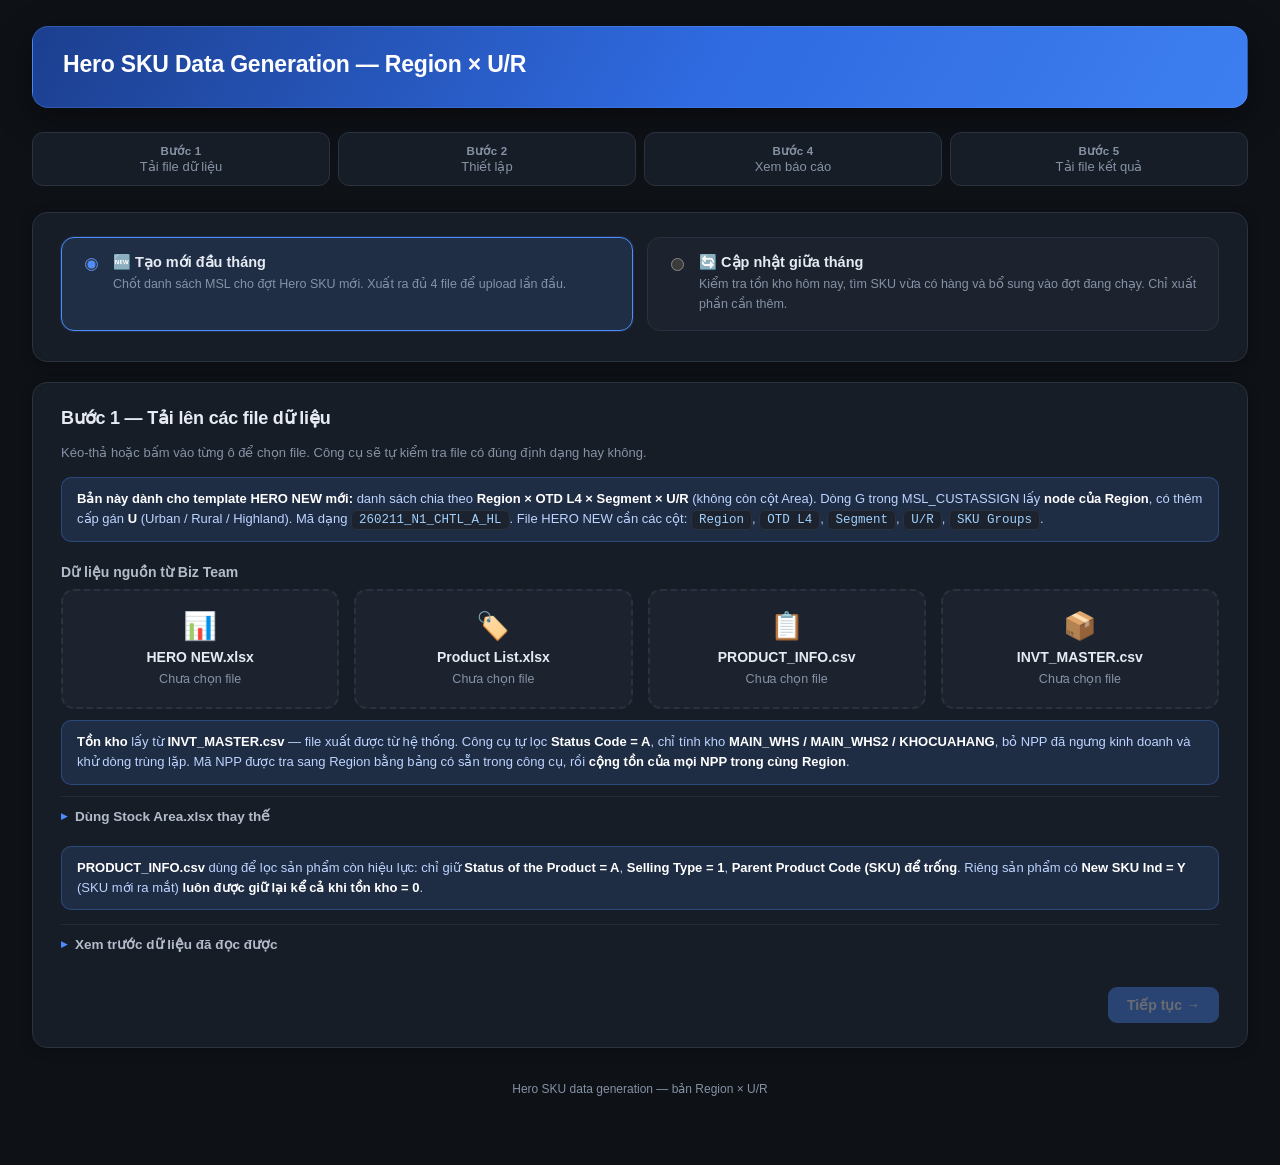
==== dms-msl-tool-region/index.html @ e08c6905 "Add Region x U/R version of the Hero SKU tool New template HERO NEW drops the Area column and splits" ====
<!doctype html>
<html lang="vi">
<head>
<meta charset="utf-8">
<meta name="viewport" content="width=device-width, initial-scale=1">
<title>Hero SKU Region U/R</title>
<link rel="stylesheet" href="css/styles.css">
</head>
<body>
<div class="wrap">

  <header class="app-header">
    <h1>Hero SKU Data Generation — Region × U/R</h1>
  </header>

  <div class="stepper">
    <div class="step-pill" data-step="upload"><b>Bước 1</b>Tải file dữ liệu</div>
    <div class="step-pill" data-step="params"><b>Bước 2</b>Thiết lập</div>
    <div class="step-pill hidden-step" id="step-gaps" data-step="gaps"><b>Bước 3</b>Bổ sung dữ liệu thiếu</div>
    <div class="step-pill" data-step="report"><b>Bước 4</b>Xem báo cáo</div>
    <div class="step-pill" data-step="download"><b>Bước 5</b>Tải file kết quả</div>
  </div>

  <!-- ==================== BƯỚC 1: TẢI FILE ==================== -->
  <section class="screen active" id="screen-upload">

    <div class="card">
      <div class="mode-group">
        <label class="mode-card">
          <input type="radio" name="run-mode" value="create" checked>
          <span>
            <span class="opt-title">🆕 Tạo mới đầu tháng</span>
            <span class="opt-sub">Chốt danh sách MSL cho đợt Hero SKU mới. Xuất ra đủ 4 file để upload lần đầu.</span>
          </span>
        </label>
        <label class="mode-card">
          <input type="radio" name="run-mode" value="update">
          <span>
            <span class="opt-title">🔄 Cập nhật giữa tháng</span>
            <span class="opt-sub">Kiểm tra tồn kho hôm nay, tìm SKU vừa có hàng và bổ sung vào đợt đang chạy. Chỉ xuất phần cần thêm.</span>
          </span>
        </label>
      </div>
    </div>

    <div class="card">
      <h2>Bước 1 — Tải lên các file dữ liệu</h2>
      <p class="muted">Kéo-thả hoặc bấm vào từng ô để chọn file. Công cụ sẽ tự kiểm tra file có đúng định dạng hay không.</p>
      <div class="hint">
        <b>Bản này dành cho template HERO NEW mới:</b> danh sách chia theo <b>Region × OTD L4 × Segment × U/R</b>
        (không còn cột Area). Dòng G trong MSL_CUSTASSIGN lấy <b>node của Region</b>, có thêm cấp gán <b>U</b>
        (Urban / Rural / Highland). Mã dạng <code>260211_N1_CHTL_A_HL</code>.
        File HERO NEW cần các cột: <code>Region</code>, <code>OTD L4</code>, <code>Segment</code>, <code>U/R</code>, <code>SKU Groups</code>.
      </div>

      <h3>Dữ liệu nguồn từ Biz Team</h3>
      <div class="dropzones">
        <div class="dropzone" id="zone-hero">
          <div class="icon">📊</div>
          <div class="title">HERO NEW.xlsx</div>
          <div class="status">Chưa chọn file</div>
          <input type="file" id="file-hero" accept=".xlsx,.xls">
        </div>
        <div class="dropzone" id="zone-product">
          <div class="icon">🏷️</div>
          <div class="title">Product List.xlsx</div>
          <div class="status">Chưa chọn file</div>
          <input type="file" id="file-product" accept=".xlsx,.xls">
        </div>
        <div class="dropzone" id="zone-pinfo">
          <div class="icon">📋</div>
          <div class="title">PRODUCT_INFO.csv</div>
          <div class="status">Chưa chọn file</div>
          <input type="file" id="file-pinfo" accept=".csv">
        </div>
        <div class="dropzone" id="zone-invt">
          <div class="icon">📦</div>
          <div class="title">INVT_MASTER.csv</div>
          <div class="status">Chưa chọn file</div>
          <input type="file" id="file-invt" accept=".csv">
        </div>
      </div>

      <div class="hint">
        <b>Tồn kho</b> lấy từ <b>INVT_MASTER.csv</b> — file xuất được từ hệ thống. Công cụ tự lọc
        <b>Status Code = A</b>, chỉ tính kho <b>MAIN_WHS / MAIN_WHS2 / KHOCUAHANG</b>, bỏ NPP đã ngưng kinh doanh
        và khử dòng trùng lặp. Mã NPP được tra sang Region bằng bảng có sẵn trong công cụ, rồi
        <b>cộng tồn của mọi NPP trong cùng Region</b>.
      </div>

      <details class="collapsible">
        <summary>Dùng Stock Area.xlsx thay thế</summary>
        <p class="muted">Cột GroupName (Area) được đổi sang Region rồi cộng dồn. Nếu tải cả hai, công cụ ưu tiên INVT_MASTER.csv.</p>
        <div class="dropzones">
          <div class="dropzone" id="zone-stock">
            <div class="icon">🗄️</div>
            <div class="title">Stock Area.xlsx</div>
            <div class="status">Chưa chọn file</div>
            <input type="file" id="file-stock" accept=".xlsx,.xls">
          </div>
        </div>
      </details>

      <div class="hint" data-only-mode="update" style="display:none">
        Ở chế độ cập nhật, hãy dùng <b>file tồn kho xuất trong ngày hôm nay</b> để phát hiện hàng vừa về.
      </div>

      <div data-only-mode="update" style="display:none">
        <h3>File của lần upload gần nhất <span class="muted" style="font-weight:400">(dùng làm mốc đối chiếu)</span></h3>
        <div class="dropzones">
          <div class="dropzone" id="zone-baseinfo">
            <div class="icon">🗂️</div>
            <div class="title">MSL_INFO.csv <span class="muted">(đã upload)</span></div>
            <div class="status">Chưa chọn file</div>
            <input type="file" id="file-baseinfo" accept=".csv">
          </div>
          <div class="dropzone" id="zone-basecust">
            <div class="icon">🗂️</div>
            <div class="title">MSL_CUSTASSIGN.CSV <span class="muted">(đã upload)</span></div>
            <div class="status">Chưa chọn file</div>
            <input type="file" id="file-basecust" accept=".csv">
          </div>
          <div class="dropzone" id="zone-baseprd">
            <div class="icon">🗂️</div>
            <div class="title">MSL_PRDASSIGN.csv <span class="muted">(đã upload)</span></div>
            <div class="status">Chưa chọn file</div>
            <input type="file" id="file-baseprd" accept=".csv">
          </div>
        </div>
        <div class="hint">
          Ba file này chính là những gì DMS <b>đang có</b>. Công cụ đọc mã đợt và ngày hiệu lực từ đây để giữ nguyên,
          đọc MSL_CUSTASSIGN để biết mã nào là mã gộp, rồi so sánh để tìm ra phần còn thiếu.<br>
          • <b>Lần cập nhật đầu tiên của đợt:</b> dùng 3 file MSL_INFO / MSL_CUSTASSIGN / MSL_PRDASSIGN đã upload đầu tháng.<br>
          • <b>Các lần sau:</b> dùng bộ file <code>MOC_MSL_*.csv</code> mà công cụ xuất ra ở lần cập nhật trước.
        </div>
      </div>

      <div class="hint">
        <b>PRODUCT_INFO.csv</b> dùng để lọc sản phẩm còn hiệu lực: chỉ giữ
        <b>Status of the Product = A</b>, <b>Selling Type = 1</b>, <b>Parent Product Code (SKU) để trống</b>.
        Riêng sản phẩm có <b>New SKU Ind = Y</b> (SKU mới ra mắt) <b>luôn được giữ lại kể cả khi tồn kho = 0</b>.
      </div>

      <details class="collapsible" style="margin-top:14px;">
        <summary>Xem trước dữ liệu đã đọc được</summary>
        <h3>HERO NEW.xlsx</h3><div id="preview-hero"></div>
        <h3>Product List.xlsx</h3><div id="preview-product"></div>
        <h3>PRODUCT_INFO.csv</h3><div id="preview-pinfo"></div>
        <h3>Tồn kho</h3><div id="preview-stock"></div>
      </details>

      <div class="btn-row">
        <span></span>
        <button class="btn" id="btn-to-params" disabled>Tiếp tục →</button>
      </div>
    </div>
  </section>

  <!-- ==================== BƯỚC 2: THIẾT LẬP ==================== -->
  <section class="screen" id="screen-params">
    <div class="card">
      <h2 id="params-title">Bước 2 — Thiết lập cho đợt tạo file lần này</h2>
      <div id="cfg-warning" class="hint warn" style="display:none"></div>
      <details class="collapsible" open>
        <summary>Cấu hình Region / U/R đang dùng</summary>
        <p class="muted">Viết tắt dùng để ghép mã MSL; node G và mã U ghi vào MSL_CUSTASSIGN.
          Region / giá trị U/R mới chưa có trong bảng sẽ được hỏi ở Bước 3.</p>
        <div id="cfg-table"></div>
      </details>

      <!-- Chế độ tạo mới -->
      <div data-only-mode="create">
        <div class="hint">Những thông tin này không có trong file Excel đầu vào nên cần bạn nhập mỗi lần tạo file mới.</div>
        <div class="row">
          <div class="field">
            <label>Tiền tố ngày cho mã MSL (6 chữ số, dạng NNTTNG)</label>
            <input type="text" id="inp-prefix" maxlength="6" placeholder="VD: 260801">
            <div class="sub">Sẽ ghép vào trước mã, ví dụ: 260801_N1_CHTL_A_HL</div>
          </div>
          <div class="field">
            <label>Start Date</label>
            <input type="date" id="inp-start">
          </div>
          <div class="field">
            <label>End Date</label>
            <input type="date" id="inp-end">
          </div>
        </div>

        <h3>Cách xử lý sản phẩm hết tồn kho</h3>
        <p class="muted">Tồn kho cộng dồn theo từng <b>Region</b> (mọi NPP thuộc Region), lấy từ cột Stock Available
          trong INVT_MASTER.csv (hoặc cột AVAILABLE_STK nếu dùng Stock Area.xlsx). SKU còn hàng ở bất kỳ NPP nào
          trong Region thì được giữ cho danh sách của Region đó.</p>
        <div class="radio-card-group">
          <label class="radio-card">
            <input type="radio" name="stock-mode" value="onlyInStock" checked>
            <span>
              <span class="opt-title">Chỉ lấy sản phẩm còn tồn kho</span>
              <span class="opt-sub">Chỉ tiêu sát thực tế. Trong tháng có thể dùng chế độ &laquo;Cập nhật giữa tháng&raquo; để bổ sung dần khi hàng về.</span>
            </span>
          </label>
          <label class="radio-card">
            <input type="radio" name="stock-mode" value="includeAll">
            <span>
              <span class="opt-title">Giữ lại cả SKU có tồn kho = 0</span>
              <span class="opt-sub">Chỉ giữ khi Region <b>có kinh doanh</b> mặt hàng đó nhưng đang tạm hết
                (có dòng tồn kho ghi 0).</span>
            </span>
          </label>
        </div>
        <div class="hint warn">
          <b>Lưu ý:</b> DMS chỉ cộng dồn khi upload, không xoá được SKU đã đưa lên.
          Danh sách chốt đầu tháng chỉ có thể <b>tăng thêm</b>, không thể bớt đi cho tới khi hết hạn.
        </div>
      </div>

      <!-- Chế độ cập nhật -->
      <div data-only-mode="update" style="display:none">
        <div class="hint ok" id="upd-detected">Đang đọc thông tin đợt từ file mốc...</div>
        <p class="muted">
          Ở chế độ cập nhật, mã MSL và ngày hiệu lực được <b>giữ nguyên theo đợt đang chạy</b> — không nhập tay,
          để tránh việc DMS tạo ra danh sách mới thay vì cập nhật danh sách hiện có.
        </p>
        <div class="hint warn">
          <b>Quy tắc an toàn:</b> vì DMS cộng dồn khi upload, công cụ chỉ sinh ra phần <b>cần thêm</b>.
          File CONDITION và CUSTASSIGN chỉ chứa danh sách <b>mới phát sinh</b> — nếu upload lại chúng cho danh sách
          đang chạy sẽ bị nhân đôi dòng.
        </div>
      </div>

      <div class="btn-row">
        <button class="btn ghost" id="btn-params-back">← Quay lại</button>
        <button class="btn" id="btn-params-next">Tiếp tục →</button>
      </div>
    </div>
  </section>

  <!-- ==================== BƯỚC 3: BỔ SUNG DỮ LIỆU ==================== -->
  <section class="screen" id="screen-gaps">
    <div class="card">
      <h2>Bước 3 — Bổ sung dữ liệu còn thiếu</h2>
      <div class="hint warn">
        Công cụ phát hiện một số dữ liệu chưa có trong bảng tra cứu. Vui lòng nhập bổ sung, hoặc tick
        &laquo;Bỏ qua&raquo; nếu muốn loại phần đó khỏi file xuất ra. Thông tin bạn nhập sẽ được ghi nhớ cho các lần chạy sau trên máy này.
      </div>

      <div class="gap-section" id="sec-regions">
        <h3>① Region chưa có cấu hình (viết tắt trong mã, node G trong CUSTASSIGN)</h3>
        <p class="muted">Cần nhập đủ viết tắt và node G. Bỏ trống hoặc tick &laquo;Bỏ qua&raquo; thì các danh sách của Region đó không được tạo.</p>
        <div id="gap-regions"></div>
      </div>
      <div class="gap-section" id="sec-urs">
        <h3>② Giá trị U/R chưa có cấu hình (viết tắt trong mã, mã cấp U trong CUSTASSIGN)</h3>
        <p class="muted">Cần nhập đủ viết tắt và mã U. Bỏ trống hoặc tick &laquo;Bỏ qua&raquo; thì các danh sách mang giá trị đó không được tạo.</p>
        <div id="gap-urs"></div>
      </div>
      <div class="gap-section" id="sec-sku">
        <h3>③ SKU Groups chưa tìm được Item Code trong Product List</h3>
        <div id="gap-sku"></div>
      </div>
      <div class="gap-section" id="sec-dist">
        <h3>④ Nhà phân phối mới trong INVT_MASTER chưa có Region</h3>
        <p class="muted">Nhập Region cho NPP mới (Area không bắt buộc), hoặc tick &laquo;Đã ngưng kinh doanh&raquo; để bỏ qua toàn bộ tồn kho của họ.</p>
        <div id="gap-dist"></div>
      </div>

      <div class="btn-row">
        <button class="btn ghost" id="btn-gaps-back">← Quay lại</button>
        <button class="btn" id="btn-gaps-next">Xử lý &amp; xem báo cáo →</button>
      </div>
    </div>
  </section>

  <!-- ==================== BƯỚC 4: BÁO CÁO ==================== -->
  <section class="screen" id="screen-report">

    <!-- Báo cáo chế độ TẠO MỚI -->
    <div class="card" data-only-mode="create">
      <h2>Bước 4 — Báo cáo tổng hợp trước khi xuất file</h2>
      <div id="cfg-warning-report" class="hint warn" style="display:none"></div>
      <div id="report-mode-banner" class="hint ok"></div>
      <div id="merge-applied-banner" class="hint ok" style="display:none"></div>
      <div id="length-check" class="hint ok"></div>
      <p class="muted" id="report-stock-source"></p>
      <p class="muted" id="report-pinfo-note"></p>

      <div class="summary-grid">
        <button class="summary-tile" data-jump="sec-alllists"><div class="num" id="sum-mslcount">0</div><div class="lbl">Danh sách MSL sẽ tạo</div></button>
        <button class="summary-tile" data-jump="sec-skusummary"><div class="num" id="sum-skucount">0</div><div class="lbl">Dòng SKU trong PRDASSIGN</div></button>
        <button class="summary-tile good" data-jump="sec-newsku"><div class="num" id="sum-newsku">0</div><div class="lbl">Dòng giữ lại nhờ SKU mới</div></button>
        <button class="summary-tile warn" data-jump="sec-filtered"><div class="num" id="sum-filtered">0</div><div class="lbl">SKU loại theo PRODUCT_INFO</div></button>
        <button class="summary-tile warn" data-jump="sec-nostock"><div class="num" id="sum-nostock">0</div><div class="lbl">SKU có tồn kho = 0</div></button>
        <button class="summary-tile bad" data-jump="sec-empty"><div class="num" id="sum-empty">0</div><div class="lbl">Danh sách bị bỏ qua</div></button>
      </div>

      <details class="collapsible" open id="sec-byregion">
        <summary>Thống kê theo Region <span class="count" id="cnt-byregion">0</span></summary>
        <button class="btn secondary btn-sm" data-export="byregion">⬇ Tải danh sách này</button>
        <div id="detail-byregion"></div>
      </details>

      <details class="collapsible" open>
        <summary>Gộp mã MSL trùng danh sách SKU <span class="count" id="cnt-merge">0</span></summary>
        <div id="detail-merge"></div>
        <div id="merge-actions" class="merge-bar">
          <div style="display:flex;gap:8px;flex-wrap:wrap;margin-bottom:10px">
            <button class="btn ghost" id="btn-merge-safe">Chọn nhóm chỉ khác 1 chiều</button>
            <button class="btn ghost" id="btn-merge-sameregion">Chọn nhóm cùng Region</button>
            <button class="btn ghost" id="btn-merge-all">Chọn tất cả</button>
            <button class="btn ghost" id="btn-merge-none">Bỏ chọn hết</button>
          </div>
          <p class="muted" id="merge-summary"></p>
          <div style="display:flex;gap:10px;flex-wrap:wrap">
            <button class="btn" id="btn-apply-merge" disabled>✓ Áp dụng gộp vào cả 4 file</button>
            <button class="btn ghost" id="btn-undo-merge" style="display:none">↺ Hoàn tác, giữ nguyên mã gốc</button>
          </div>
        </div>
      </details>

      <details class="collapsible" id="sec-alllists">
        <summary>Danh sách MSL sẽ tạo <span class="count" id="cnt-alllists">0</span></summary>
        <button class="btn secondary btn-sm" data-export="alllists">⬇ Tải danh sách này</button>
        <div id="detail-alllists"></div>
      </details>

      <details class="collapsible" id="sec-skusummary">
        <summary>Tổng hợp SKU được đưa vào danh sách <span class="count" id="cnt-skusummary">0</span></summary>
        <p class="muted">Mỗi mã hàng xuất hiện ở bao nhiêu danh sách MSL và bao nhiêu Region. Mã có mặt ở ít danh sách thường là hàng phân phối hẹp.</p>
        <button class="btn secondary btn-sm" data-export="skusummary">⬇ Tải danh sách này</button>
        <div id="detail-skusummary"></div>
      </details>

      <details class="collapsible" id="sec-nostock">
        <summary>SKU có tồn kho = 0 <span class="count" id="cnt-nostock">0</span></summary>
        <button class="btn secondary btn-sm" data-export="nostock">⬇ Tải danh sách này</button>
        <div id="detail-nostock"></div>
      </details>

      <details class="collapsible" id="sec-newsku">
        <summary>SKU mới được giữ lại dù hết tồn kho <span class="count" id="cnt-newsku">0</span></summary>
        <button class="btn secondary btn-sm" data-export="newsku">⬇ Tải danh sách này</button>
        <div id="detail-newsku"></div>
      </details>

      <details class="collapsible" id="sec-filtered">
        <summary>SKU bị loại bởi bộ lọc PRODUCT_INFO <span class="count" id="cnt-filtered">0</span></summary>
        <button class="btn secondary btn-sm" data-export="filtered">⬇ Tải danh sách này</button>
        <div id="detail-filtered"></div>
      </details>

      <details class="collapsible" id="sec-missitem">
        <summary>SKU Groups không tìm được Item Code <span class="count" id="cnt-missitem">0</span></summary>
        <button class="btn secondary btn-sm" data-export="missitem">⬇ Tải danh sách này</button>
        <div id="detail-missitem"></div>
      </details>

      <details class="collapsible" id="sec-empty">
        <summary>Danh sách MSL bị bỏ qua hoàn toàn <span class="count" id="cnt-empty">0</span></summary>
        <button class="btn secondary btn-sm" data-export="empty">⬇ Tải danh sách này</button>
        <div id="detail-empty"></div>
      </details>

      <div class="btn-row">
        <button class="btn ghost" id="btn-report-back">← Quay lại</button>
        <button class="btn" id="btn-report-next">Tiếp tục tải file →</button>
      </div>
    </div>

    <!-- Báo cáo chế độ CẬP NHẬT -->
    <div class="card" data-only-mode="update" style="display:none">
      <h2>Bước 4 — Thay đổi phát hiện được hôm nay</h2>
      <div id="cfg-warning-update" class="hint warn" style="display:none"></div>
      <div id="upd-banner" class="hint ok"></div>

      <div class="summary-grid">
        <div class="summary-tile"><div class="num" id="upd-baseline">0</div><div class="lbl">Danh sách đang chạy trên DMS</div></div>
        <div class="summary-tile"><div class="num" id="upd-newlists">0</div><div class="lbl">Danh sách MỚI phát sinh</div></div>
        <div class="summary-tile"><div class="num" id="upd-grown">0</div><div class="lbl">Danh sách cần bổ sung SKU</div></div>
        <div class="summary-tile"><div class="num" id="upd-addedsku">0</div><div class="lbl">Dòng SKU cần thêm</div></div>
        <div class="summary-tile"><div class="num" id="upd-gone">0</div><div class="lbl">SKU trong DMS nay hết hàng</div></div>
        <div class="summary-tile"><div class="num" id="upd-merged">0</div><div class="lbl">Mã gộp nhận diện được</div></div>
      </div>
      <div id="upd-unmatched" class="hint warn" style="display:none"></div>

      <details class="collapsible" open><summary>Danh sách MỚI phát sinh (cần upload đủ 4 file)</summary>
        <p class="muted">Gồm tổ hợp chưa có mã nào trên DMS, và tổ hợp nằm trong mã gộp nhưng cần SKU mà các tổ hợp khác
          trong mã gộp không cần — phần SKU đó được tách ra danh sách riêng để không áp sai cho cả nhóm.</p>
        <div id="upd-detail-new"></div></details>
      <details class="collapsible" open><summary>Danh sách đang chạy cần bổ sung SKU</summary><div id="upd-detail-grown"></div></details>
      <details class="collapsible" open id="upd-sec-manual" style="display:none">
        <summary>Cần xử lý tay (công cụ không xuất)</summary>
        <div id="upd-detail-manual"></div>
      </details>
      <details class="collapsible">
        <summary>SKU đang có trên DMS nhưng nay đã hết hàng</summary>
        <div class="hint">DMS không hỗ trợ xoá qua file import, nên phần này chỉ để theo dõi — công cụ không tự loại bỏ.</div>
        <div id="upd-detail-gone"></div>
      </details>

      <div class="btn-row">
        <button class="btn ghost" id="btn-report-back-2">← Quay lại</button>
        <button class="btn" id="btn-report-next-2">Tiếp tục tải file →</button>
      </div>
    </div>
  </section>

  <!-- ==================== BƯỚC 5: TẢI FILE ==================== -->
  <section class="screen" id="screen-download">
    <div class="card">
      <h2>Bước 5 — Tải file kết quả</h2>

      <div class="hint ok" data-only-mode="create">Hoàn tất! Bấm &laquo;Tải tất cả&raquo; để lấy đủ 4 file CSV upload lên DMS, hoặc tải riêng từng file.</div>
      <div class="hint warn" data-only-mode="update" style="display:none">
        <b>Thứ tự upload:</b> tải <code>MSL_INFO_UPDATE.csv</code> trước, rồi <code>MSL_CONDITION_NEW.csv</code> và
        <code>MSL_CUSTASSIGN_NEW.CSV</code>, cuối cùng là <code>MSL_PRDASSIGN_ADD.csv</code>.
        File nào có 0 dòng thì bỏ qua, không cần upload. <b>Các file <code>MOC_MSL_*.csv</code> không upload.</b>
      </div>

      <div class="dl-grid" id="dl-grid"></div>

      <div data-only-mode="create">
        <h3>File phân tích &amp; đối chiếu</h3>
        <p class="muted">Dùng để gửi lại Biz Team hoặc rà soát trước khi chốt danh sách.</p>
        <div style="display:flex;gap:10px;flex-wrap:wrap">
          <button class="btn secondary" id="btn-dl-report">⬇ BAO_CAO_DOI_CHIEU.csv</button>
          <button class="btn secondary" id="btn-dl-region">⬇ THONG_KE_THEO_REGION.csv</button>
          <button class="btn secondary" id="btn-dl-merge">⬇ DE_XUAT_GOP_MA.csv</button>
        </div>
      </div>

      <div data-only-mode="update" style="display:none">
        <h3>Bộ file mốc cho lần cập nhật sau</h3>
        <div class="hint warn">
          <b>Không upload các file <code>MOC_MSL_*.csv</code> lên DMS.</b> Đây là trạng thái DMS <b>sau khi</b> upload xong
          các file phía trên (file mốc lần này + phần bổ sung, đã gộp sẵn). Lần cập nhật sau, tải 3 file này vào ô
          &laquo;File của lần upload gần nhất&raquo; ở Bước 1. Nút &laquo;Tải tất cả file&raquo; cũng tải kèm 3 file này.<br>
          Chưa upload được file nào thì <b>không dùng</b> bộ file này — dùng lại bộ file mốc cũ.
          Đã upload được một phần (VD: lỗi ở <code>MSL_PRDASSIGN_ADD.csv</code>) thì sửa và upload lại cho đủ các file còn lại,
          rồi mới dùng bộ file mốc mới — dùng lại bộ cũ sẽ làm công cụ xuất lại danh sách đã lên DMS và nhân đôi dòng.
        </div>
        <p class="muted" id="dl-baseline-note"></p>
        <button class="btn secondary" id="btn-dl-baseline">⬇ Tải bộ file mốc (3 file)</button>

        <h3>File theo dõi</h3>
        <p class="muted">Nhật ký thay đổi trong ngày và danh sách SKU đã hết hàng để bạn theo dõi.</p>
        <button class="btn secondary" id="btn-dl-change">⬇ Tải NHAT_KY_THAY_DOI.csv</button>
        <button class="btn secondary" id="btn-dl-gone">⬇ Tải SKU_HET_HANG.csv</button>
      </div>

      <div class="btn-row">
        <button class="btn ghost" id="btn-restart">Bắt đầu lại từ đầu</button>
        <button class="btn" id="btn-dl-all">⬇ Tải tất cả file</button>
      </div>
    </div>
  </section>

  <footer class="tool-footer">Hero SKU data generation — bản Region × U/R</footer>
</div>

<script src="vendor/xlsx.full.min.js"></script>
<script src="js/constants.js"></script>
<script src="js/distributors.js"></script>
<script src="js/state.js"></script>
<script src="js/parser.js"></script>
<script src="js/generator.js"></script>
<script src="js/exporter.js"></script>
<script src="js/ui.js"></script>
<script src="js/app.js"></script>
</body>
</html>
---- dms-msl-tool-region/css/styles.css ----
:root{
  --bg:#0e1116;
  --bg-alt:#141922;
  --card:#171d26;
  --card-2:#1c232e;
  --border:#2a323f;
  --border-soft:#232a35;

  --text:#e6ebf3;
  --text-dim:#b3bccb;
  --muted:#8592a6;

  --blue:#4d8dff;
  --blue-dark:#3a76e0;
  --blue-glow:rgba(77,141,255,.14);
  --green:#35d07f;
  --green-bg:rgba(53,208,127,.11);
  --red:#ff6b6b;
  --red-bg:rgba(255,107,107,.11);
  --amber:#ffbf5c;
  --amber-bg:rgba(255,191,92,.11);
}

*{box-sizing:border-box}
html{color-scheme:dark}
body{
  margin:0;
  font-family:"Segoe UI",Tahoma,Arial,sans-serif;
  background:var(--bg);
  color:var(--text);
  -webkit-font-smoothing:antialiased;
}
.wrap{max-width:1560px;margin:0 auto;padding:26px 32px 70px;}

header.app-header{
  background:linear-gradient(120deg,#1c3f8f 0%,#2f6ae0 55%,#3d7ff0 100%);
  color:#fff;padding:24px 30px;border-radius:16px;margin-bottom:24px;
  border:1px solid rgba(120,170,255,.22);
  box-shadow:0 10px 34px rgba(0,0,0,.42);
}
header.app-header h1{margin:0 0 5px;font-size:23px;letter-spacing:-.2px;}
header.app-header p{margin:0;opacity:.9;font-size:14px;max-width:900px;line-height:1.5;}

/* ---------- Stepper ---------- */
.stepper{display:flex;gap:8px;margin-bottom:26px;flex-wrap:wrap;}
.step-pill{
  flex:1;min-width:130px;padding:11px 13px;border-radius:11px;
  background:var(--card);border:1px solid var(--border);
  font-size:13px;color:var(--muted);text-align:center;transition:.16s;
}
.step-pill b{display:block;font-size:11.5px;color:var(--muted);margin-bottom:1px;letter-spacing:.3px;}
.step-pill.active{border-color:var(--blue);color:#a9c8ff;background:var(--blue-glow);font-weight:600;box-shadow:0 0 0 1px var(--blue-glow);}
.step-pill.active b{color:#7ea9f5;}
.step-pill.done{border-color:rgba(53,208,127,.4);color:var(--green);background:var(--green-bg);}
.step-pill.done b{color:var(--green);}
.step-pill.hidden-step{display:none;}

/* ---------- Screens & cards ---------- */
.screen{display:none;}
.screen.active{display:block;animation:fade .22s ease;}
@keyframes fade{from{opacity:0;transform:translateY(5px)}to{opacity:1;transform:none}}

.card{
  background:var(--card);border:1px solid var(--border);border-radius:15px;
  padding:24px 28px;margin-bottom:20px;box-shadow:0 2px 12px rgba(0,0,0,.28);
}
.card h2{margin-top:0;font-size:18px;letter-spacing:-.2px;}
.card h3{font-size:14px;margin:22px 0 9px;color:var(--text-dim);}
.muted{color:var(--muted);font-size:13px;line-height:1.55;}

.hint{background:var(--blue-glow);border:1px solid rgba(77,141,255,.3);color:#bcd4ff;padding:11px 15px;border-radius:10px;font-size:13px;margin:11px 0;line-height:1.55;}
.hint.warn{background:var(--amber-bg);border-color:rgba(255,191,92,.32);color:#ffd799;}
.hint.err{background:var(--red-bg);border-color:rgba(255,107,107,.32);color:#ffb3b3;}
.hint.ok{background:var(--green-bg);border-color:rgba(53,208,127,.3);color:#93e9bd;}
.hint b{color:#fff;}
.hint.warn b{color:#ffe0b0;}
.hint.ok b{color:#b6f2d3;}
.hint.err b{color:#ffcaca;}

/* ---------- Dropzones ---------- */
.dropzones{display:grid;grid-template-columns:repeat(auto-fit,minmax(230px,1fr));gap:15px;}
.dropzone{
  border:2px dashed var(--border);border-radius:13px;padding:19px 16px;text-align:center;
  cursor:pointer;transition:.15s;background:var(--card-2);
}
.dropzone:hover{border-color:var(--blue);background:var(--blue-glow);}
.dropzone.dragover{border-color:var(--blue);background:rgba(77,141,255,.2);}
.dropzone.filled{border-style:solid;border-color:rgba(53,208,127,.55);background:var(--green-bg);}
.dropzone.error{border-style:solid;border-color:rgba(255,107,107,.55);background:var(--red-bg);}
.dropzone.error .status{color:var(--red);font-weight:600;}
.dropzone .icon{font-size:27px;margin-bottom:7px;}
.dropzone .title{font-weight:600;font-size:14px;margin-bottom:5px;color:var(--text);}
.dropzone .status{font-size:12.5px;color:var(--muted);line-height:1.45;}
.dropzone.filled .status{color:var(--green);font-weight:600;}
.dropzone input{display:none}

/* ---------- Tables ---------- */
table{border-collapse:collapse;width:100%;font-size:13px;margin-top:8px;}
table th,table td{border:1px solid var(--border-soft);padding:7px 11px;text-align:left;}
table th{background:var(--card-2);font-weight:600;color:var(--text-dim);position:sticky;top:0;z-index:1;}
table td{color:var(--text-dim);}
table tbody tr:hover td{background:rgba(77,141,255,.06);}
table td.num{text-align:right;font-variant-numeric:tabular-nums;}
.table-scroll{max-height:340px;overflow:auto;border:1px solid var(--border);border-radius:9px;background:var(--bg-alt);}
.table-scroll table{margin-top:0;}
.table-scroll::-webkit-scrollbar{width:11px;height:11px;}
.table-scroll::-webkit-scrollbar-track{background:var(--bg-alt);}
.table-scroll::-webkit-scrollbar-thumb{background:var(--border);border-radius:6px;border:2px solid var(--bg-alt);}
.table-scroll::-webkit-scrollbar-thumb:hover{background:#3c4757;}

/* ---------- Form ---------- */
.row{display:flex;gap:18px;flex-wrap:wrap;}
.field{flex:1;min-width:210px;margin-bottom:15px;}
.field label{display:block;font-size:13px;font-weight:600;margin-bottom:6px;color:var(--text-dim);}
.field input[type=text],.field input[type=date],.field input[type=number]{
  width:100%;padding:9px 11px;border:1px solid var(--border);border-radius:9px;
  font-size:14px;background:var(--bg-alt);color:var(--text);
}
.field input:focus,.gap-row input:focus{outline:none;border-color:var(--blue);box-shadow:0 0 0 3px var(--blue-glow);}
.field .sub{font-size:12px;color:var(--muted);margin-top:4px;}

.radio-card-group{display:flex;flex-direction:column;gap:9px;}
.radio-card{display:flex;align-items:flex-start;gap:11px;border:1px solid var(--border);border-radius:11px;padding:12px 14px;cursor:pointer;font-size:13.5px;background:var(--card-2);transition:.15s;}
.radio-card:hover{border-color:var(--blue);}
.radio-card:has(input:checked){border-color:var(--blue);background:var(--blue-glow);}
.radio-card input{margin-top:3px;accent-color:var(--blue);}
.radio-card .opt-title{font-weight:600;display:block;color:var(--text);}
.radio-card .opt-sub{color:var(--muted);font-size:12.5px;line-height:1.5;}

.mode-group{display:grid;grid-template-columns:repeat(auto-fit,minmax(320px,1fr));gap:14px;margin-bottom:6px;}
.mode-card{display:flex;align-items:flex-start;gap:12px;border:1.5px solid var(--border);border-radius:13px;padding:16px 18px;cursor:pointer;background:var(--card-2);transition:.16s;}
.mode-card:hover{border-color:var(--blue);transform:translateY(-1px);}
.mode-card:has(input:checked){border-color:var(--blue);background:var(--blue-glow);box-shadow:0 0 0 1px var(--blue-glow);}
.mode-card input{margin-top:4px;accent-color:var(--blue);}
.mode-card .opt-title{font-weight:600;display:block;font-size:14.5px;margin-bottom:3px;color:var(--text);}
.mode-card .opt-sub{color:var(--muted);font-size:12.5px;line-height:1.5;}

/* ---------- Buttons ---------- */
.btn{
  display:inline-flex;align-items:center;gap:7px;background:var(--blue);color:#fff;border:none;
  padding:10px 19px;border-radius:9px;font-size:14px;font-weight:600;cursor:pointer;transition:.15s;
}
.btn:hover{background:var(--blue-dark);}
.btn.secondary{background:transparent;color:#8fb6ff;border:1px solid rgba(77,141,255,.45);}
.btn.secondary:hover{background:var(--blue-glow);border-color:var(--blue);}
.btn.ghost{background:transparent;color:var(--muted);border:1px solid var(--border);}
.btn.ghost:hover{color:var(--text);border-color:#3c4757;}
.btn:disabled{opacity:.35;cursor:not-allowed;}
.btn:disabled:hover{background:var(--blue);}
.btn.secondary:disabled:hover{background:transparent;}
.btn-row{display:flex;justify-content:space-between;margin-top:24px;gap:11px;}

/* ---------- Gap fill ---------- */
.gap-section{margin-bottom:24px;}
.gap-row{display:grid;grid-template-columns:1.3fr 2fr auto;gap:12px;align-items:center;padding:9px 0;border-bottom:1px solid var(--border-soft);}
.gap-row:last-child{border-bottom:none;}
.gap-row .tag{font-family:ui-monospace,Consolas,monospace;background:var(--card-2);border:1px solid var(--border);padding:4px 10px;border-radius:7px;font-size:12.5px;color:#9fd0ff;}
.gap-row input[type=text]{padding:8px 10px;border:1px solid var(--border);border-radius:8px;width:100%;font-size:13px;background:var(--bg-alt);color:var(--text);}
.gap-row label.chk{display:inline-flex;align-items:center;gap:6px;font-size:12.5px;margin-right:15px;white-space:nowrap;color:var(--text-dim);}
.gap-row-dist{grid-template-columns:auto 1.4fr 1fr 1fr auto;}
.gap-row-dist > .muted{font-size:12.5px;overflow:hidden;text-overflow:ellipsis;white-space:nowrap;}
.gap-row input[type=checkbox]{accent-color:var(--blue);}

/* ---------- Badges & tiles ---------- */
.badge{display:inline-block;padding:3px 10px;border-radius:99px;font-size:12px;font-weight:600;}
.badge.blue{background:var(--blue-glow);color:#8fb6ff;}
.badge.green{background:var(--green-bg);color:var(--green);}
.badge.amber{background:var(--amber-bg);color:var(--amber);}
.badge.red{background:var(--red-bg);color:var(--red);}

.summary-grid{display:grid;grid-template-columns:repeat(auto-fit,minmax(165px,1fr));gap:13px;margin:16px 0;}
.summary-tile{
  background:var(--card-2);border:1px solid var(--border);border-radius:12px;
  padding:16px 14px;text-align:center;transition:.15s;
  font:inherit;color:inherit;cursor:pointer;width:100%;position:relative;
}
.summary-tile:hover{border-color:var(--blue);transform:translateY(-2px);box-shadow:0 4px 14px rgba(0,0,0,.3);}
.summary-tile:focus-visible{outline:2px solid var(--blue);outline-offset:2px;}
.summary-tile::after{
  content:'xem chi tiết ↓';position:absolute;left:0;right:0;bottom:5px;
  font-size:10.5px;color:var(--blue);opacity:0;transition:.15s;
}
.summary-tile:hover::after{opacity:1;}
.summary-tile:hover .lbl{transform:translateY(-4px);transition:.15s;}
.summary-tile .num{font-size:26px;font-weight:700;color:var(--blue);font-variant-numeric:tabular-nums;letter-spacing:-.5px;}
.summary-tile .lbl{font-size:12.5px;color:var(--muted);margin-top:4px;line-height:1.4;}
.summary-tile.good .num{color:var(--green);}
.summary-tile.warn .num{color:var(--amber);}
.summary-tile.bad .num{color:var(--red);}

/* ---------- Collapsible ---------- */
.collapsible{border-top:1px solid var(--border-soft);}
.collapsible summary{cursor:pointer;font-weight:600;font-size:13.5px;padding:11px 0;color:var(--text-dim);list-style:none;display:flex;align-items:center;gap:8px;}
.collapsible summary::-webkit-details-marker{display:none}
.collapsible summary::before{content:'▸';color:var(--blue);font-size:12px;transition:.15s;}
.collapsible[open] summary::before{transform:rotate(90deg);}
.collapsible summary:hover{color:var(--text);}
.collapsible summary .count{margin-left:auto;font-weight:600;font-size:12px;color:var(--muted);background:var(--card-2);border:1px solid var(--border);padding:2px 9px;border-radius:99px;}
.collapsible.flash{animation:flashSec 1.2s ease;}
@keyframes flashSec{
  0%,100%{background:transparent}
  25%{background:var(--blue-glow)}
}
.btn.btn-sm{padding:6px 13px;font-size:12.5px;margin:4px 0 10px;}

/* ---------- Download cards ---------- */
.dl-grid{display:grid;grid-template-columns:repeat(auto-fit,minmax(250px,1fr));gap:15px;margin-top:12px;}
.dl-card{border:1px solid var(--border);border-radius:13px;padding:17px;background:var(--card-2);}
.dl-card .fname{font-family:ui-monospace,Consolas,monospace;font-size:13px;margin-bottom:7px;word-break:break-all;color:#9fd0ff;}
.dl-card .cnt{font-size:12.5px;color:var(--muted);margin-bottom:9px;}
.dl-card .note{font-size:12px;color:var(--amber);background:var(--amber-bg);border:1px solid rgba(255,191,92,.28);padding:7px 9px;border-radius:8px;margin-bottom:11px;line-height:1.45;}
.dl-card.is-empty{opacity:.45;}

/* ---------- Misc ---------- */
code{background:var(--card-2);border:1px solid var(--border);padding:2px 7px;border-radius:6px;font-size:12.5px;color:#9fd0ff;font-family:ui-monospace,Consolas,monospace;}
footer.tool-footer{text-align:center;color:var(--muted);font-size:12px;margin-top:34px;}

.bar{height:6px;border-radius:99px;background:var(--border-soft);overflow:hidden;min-width:70px;}
.bar > span{display:block;height:100%;background:var(--blue);border-radius:99px;}
.bar.low > span{background:var(--red);}
.bar.mid > span{background:var(--amber);}
.bar.high > span{background:var(--green);}

#merge-list{max-height:640px;overflow-y:auto;padding-right:6px;margin-bottom:14px;}
#merge-list::-webkit-scrollbar{width:11px}
#merge-list::-webkit-scrollbar-track{background:var(--bg-alt)}
#merge-list::-webkit-scrollbar-thumb{background:var(--border);border-radius:6px;border:2px solid var(--bg-alt)}
.merge-bar{border-top:1px solid var(--border-soft);padding-top:14px;}
.mg-field{display:flex;gap:10px;align-items:center;flex-wrap:wrap;margin:7px 0;}
.mg-field > .muted{min-width:82px;font-size:12.5px;}
.mg-field input{flex:1;min-width:260px;padding:7px 10px;border:1px solid var(--border);border-radius:8px;
  font-size:12.5px;background:var(--bg-alt);color:#9fd0ff;font-family:ui-monospace,Consolas,monospace;}
.mg-field input:focus{outline:none;border-color:var(--blue);box-shadow:0 0 0 3px var(--blue-glow);}
.merge-group.is-blocked{opacity:.62;border-style:dashed;}
.merge-group.is-blocked:has(input[type=checkbox]:checked){background:var(--card-2);}
.merge-group input[type=checkbox]{accent-color:var(--blue);}
.merge-group:has(input[type=checkbox]:checked){border-color:var(--blue);background:var(--blue-glow);}
.merge-group{border:1px solid var(--border);border-radius:11px;padding:13px 15px;margin-bottom:11px;background:var(--card-2);}
.merge-group .mg-head{display:flex;align-items:center;gap:10px;flex-wrap:wrap;margin-bottom:8px;}
.merge-group .mg-codes{display:flex;flex-wrap:wrap;gap:6px;}
.merge-group .mg-codes span{font-family:ui-monospace,Consolas,monospace;font-size:11.5px;background:var(--bg-alt);border:1px solid var(--border);padding:3px 8px;border-radius:6px;color:var(--text-dim);}

@media (max-width:900px){
  .wrap{padding:18px 16px 50px;}
  .gap-row{grid-template-columns:1fr;}
}
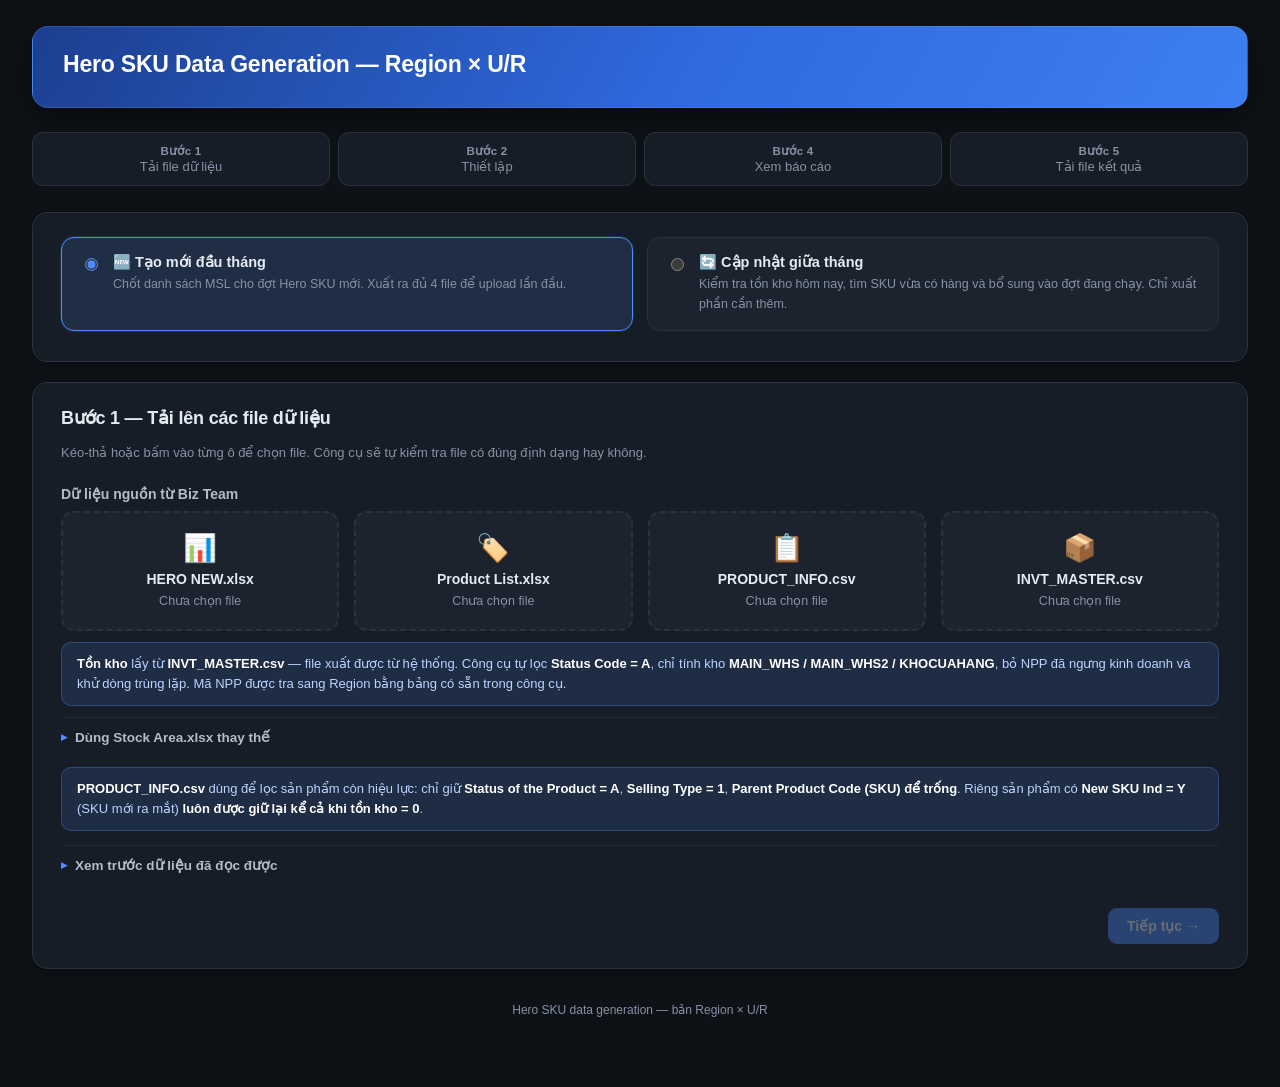
==== commit f6f5d147: "Trim explanatory text in the Region x U/R tool Remove the template note in step 1, the Region / U/R " ====
--- a/dms-msl-tool-region/index.html
+++ b/dms-msl-tool-region/index.html
@@ -46,12 +46,6 @@
     <div class="card">
       <h2>Bước 1 — Tải lên các file dữ liệu</h2>
       <p class="muted">Kéo-thả hoặc bấm vào từng ô để chọn file. Công cụ sẽ tự kiểm tra file có đúng định dạng hay không.</p>
-      <div class="hint">
-        <b>Bản này dành cho template HERO NEW mới:</b> danh sách chia theo <b>Region × OTD L4 × Segment × U/R</b>
-        (không còn cột Area). Dòng G trong MSL_CUSTASSIGN lấy <b>node của Region</b>, có thêm cấp gán <b>U</b>
-        (Urban / Rural / Highland). Mã dạng <code>260211_N1_CHTL_A_HL</code>.
-        File HERO NEW cần các cột: <code>Region</code>, <code>OTD L4</code>, <code>Segment</code>, <code>U/R</code>, <code>SKU Groups</code>.
-      </div>
 
       <h3>Dữ liệu nguồn từ Biz Team</h3>
       <div class="dropzones">
@@ -84,13 +78,12 @@
       <div class="hint">
         <b>Tồn kho</b> lấy từ <b>INVT_MASTER.csv</b> — file xuất được từ hệ thống. Công cụ tự lọc
         <b>Status Code = A</b>, chỉ tính kho <b>MAIN_WHS / MAIN_WHS2 / KHOCUAHANG</b>, bỏ NPP đã ngưng kinh doanh
-        và khử dòng trùng lặp. Mã NPP được tra sang Region bằng bảng có sẵn trong công cụ, rồi
-        <b>cộng tồn của mọi NPP trong cùng Region</b>.
+        và khử dòng trùng lặp. Mã NPP được tra sang Region bằng bảng có sẵn trong công cụ.
       </div>
 
       <details class="collapsible">
         <summary>Dùng Stock Area.xlsx thay thế</summary>
-        <p class="muted">Cột GroupName (Area) được đổi sang Region rồi cộng dồn. Nếu tải cả hai, công cụ ưu tiên INVT_MASTER.csv.</p>
+        <p class="muted">Nếu tải cả hai, công cụ ưu tiên INVT_MASTER.csv.</p>
         <div class="dropzones">
           <div class="dropzone" id="zone-stock">
             <div class="icon">🗄️</div>
@@ -160,13 +153,6 @@
   <section class="screen" id="screen-params">
     <div class="card">
       <h2 id="params-title">Bước 2 — Thiết lập cho đợt tạo file lần này</h2>
-      <div id="cfg-warning" class="hint warn" style="display:none"></div>
-      <details class="collapsible" open>
-        <summary>Cấu hình Region / U/R đang dùng</summary>
-        <p class="muted">Viết tắt dùng để ghép mã MSL; node G và mã U ghi vào MSL_CUSTASSIGN.
-          Region / giá trị U/R mới chưa có trong bảng sẽ được hỏi ở Bước 3.</p>
-        <div id="cfg-table"></div>
-      </details>
 
       <!-- Chế độ tạo mới -->
       <div data-only-mode="create">
@@ -188,9 +174,8 @@
         </div>
 
         <h3>Cách xử lý sản phẩm hết tồn kho</h3>
-        <p class="muted">Tồn kho cộng dồn theo từng <b>Region</b> (mọi NPP thuộc Region), lấy từ cột Stock Available
-          trong INVT_MASTER.csv (hoặc cột AVAILABLE_STK nếu dùng Stock Area.xlsx). SKU còn hàng ở bất kỳ NPP nào
-          trong Region thì được giữ cho danh sách của Region đó.</p>
+        <p class="muted">Tồn kho cộng dồn theo từng Region, lấy từ cột Stock Available trong INVT_MASTER.csv
+          (hoặc cột AVAILABLE_STK nếu dùng Stock Area.xlsx).</p>
         <div class="radio-card-group">
           <label class="radio-card">
             <input type="radio" name="stock-mode" value="onlyInStock" checked>
@@ -203,7 +188,7 @@
             <input type="radio" name="stock-mode" value="includeAll">
             <span>
               <span class="opt-title">Giữ lại cả SKU có tồn kho = 0</span>
-              <span class="opt-sub">Chỉ giữ khi Region <b>có kinh doanh</b> mặt hàng đó nhưng đang tạm hết
+              <span class="opt-sub">Chỉ giữ khi NPP <b>có kinh doanh</b> mặt hàng đó nhưng đang tạm hết
                 (có dòng tồn kho ghi 0).</span>
             </span>
           </label>
@@ -245,21 +230,23 @@
       </div>
 
       <div class="gap-section" id="sec-regions">
-        <h3>① Region chưa có cấu hình (viết tắt trong mã, node G trong CUSTASSIGN)</h3>
-        <p class="muted">Cần nhập đủ viết tắt và node G. Bỏ trống hoặc tick &laquo;Bỏ qua&raquo; thì các danh sách của Region đó không được tạo.</p>
+        <h3>① Region chưa có viết tắt / node G</h3>
         <div id="gap-regions"></div>
       </div>
       <div class="gap-section" id="sec-urs">
-        <h3>② Giá trị U/R chưa có cấu hình (viết tắt trong mã, mã cấp U trong CUSTASSIGN)</h3>
-        <p class="muted">Cần nhập đủ viết tắt và mã U. Bỏ trống hoặc tick &laquo;Bỏ qua&raquo; thì các danh sách mang giá trị đó không được tạo.</p>
+        <h3>② U/R chưa có viết tắt / mã U</h3>
         <div id="gap-urs"></div>
       </div>
+      <div class="gap-section" id="sec-otd">
+        <h3>③ Loại cửa hàng chưa rõ cách gán nhóm khách hàng</h3>
+        <div id="gap-otd"></div>
+      </div>
       <div class="gap-section" id="sec-sku">
-        <h3>③ SKU Groups chưa tìm được Item Code trong Product List</h3>
+        <h3>④ SKU Groups chưa tìm được Item Code trong Product List</h3>
         <div id="gap-sku"></div>
       </div>
       <div class="gap-section" id="sec-dist">
-        <h3>④ Nhà phân phối mới trong INVT_MASTER chưa có Region</h3>
+        <h3>⑤ Nhà phân phối mới trong INVT_MASTER chưa có Region</h3>
         <p class="muted">Nhập Region cho NPP mới (Area không bắt buộc), hoặc tick &laquo;Đã ngưng kinh doanh&raquo; để bỏ qua toàn bộ tồn kho của họ.</p>
         <div id="gap-dist"></div>
       </div>
@@ -277,7 +264,6 @@
     <!-- Báo cáo chế độ TẠO MỚI -->
     <div class="card" data-only-mode="create">
       <h2>Bước 4 — Báo cáo tổng hợp trước khi xuất file</h2>
-      <div id="cfg-warning-report" class="hint warn" style="display:none"></div>
       <div id="report-mode-banner" class="hint ok"></div>
       <div id="merge-applied-banner" class="hint ok" style="display:none"></div>
       <div id="length-check" class="hint ok"></div>
@@ -369,7 +355,6 @@
     <!-- Báo cáo chế độ CẬP NHẬT -->
     <div class="card" data-only-mode="update" style="display:none">
       <h2>Bước 4 — Thay đổi phát hiện được hôm nay</h2>
-      <div id="cfg-warning-update" class="hint warn" style="display:none"></div>
       <div id="upd-banner" class="hint ok"></div>
 
       <div class="summary-grid">
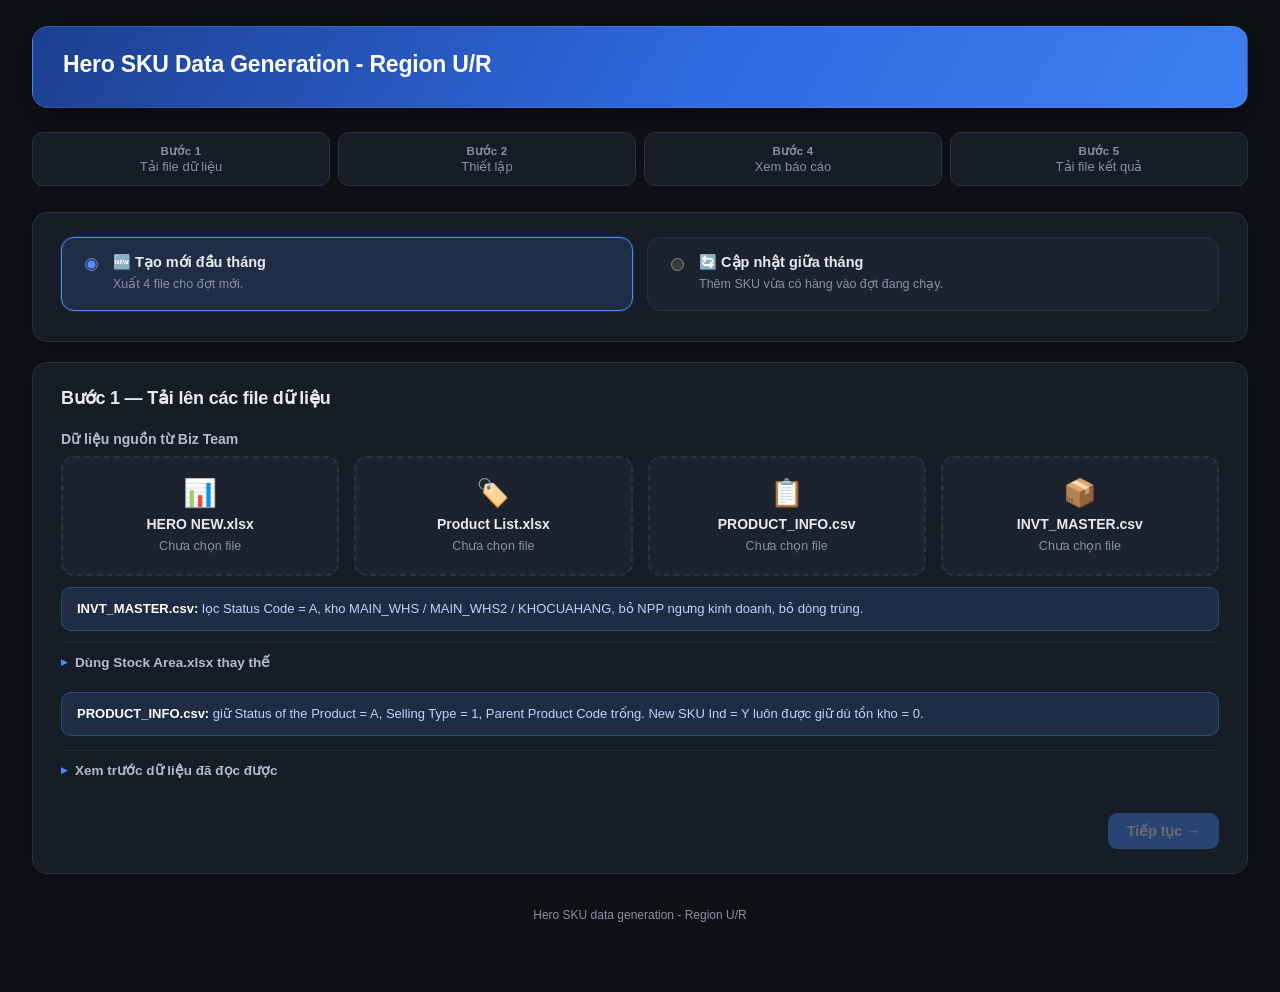
==== commit 50136790: "Rewrite all hints, banners and messages in plain short Vietnamese Every explanatory hint, report ban" ====
--- a/dms-msl-tool-region/index.html
+++ b/dms-msl-tool-region/index.html
@@ -10,7 +10,7 @@
 <div class="wrap">
 
   <header class="app-header">
-    <h1>Hero SKU Data Generation — Region × U/R</h1>
+    <h1>Hero SKU Data Generation - Region U/R</h1>
   </header>
 
   <div class="stepper">
@@ -30,14 +30,14 @@
           <input type="radio" name="run-mode" value="create" checked>
           <span>
             <span class="opt-title">🆕 Tạo mới đầu tháng</span>
-            <span class="opt-sub">Chốt danh sách MSL cho đợt Hero SKU mới. Xuất ra đủ 4 file để upload lần đầu.</span>
+            <span class="opt-sub">Xuất 4 file cho đợt mới.</span>
           </span>
         </label>
         <label class="mode-card">
           <input type="radio" name="run-mode" value="update">
           <span>
             <span class="opt-title">🔄 Cập nhật giữa tháng</span>
-            <span class="opt-sub">Kiểm tra tồn kho hôm nay, tìm SKU vừa có hàng và bổ sung vào đợt đang chạy. Chỉ xuất phần cần thêm.</span>
+            <span class="opt-sub">Thêm SKU vừa có hàng vào đợt đang chạy.</span>
           </span>
         </label>
       </div>
@@ -45,7 +45,6 @@
 
     <div class="card">
       <h2>Bước 1 — Tải lên các file dữ liệu</h2>
-      <p class="muted">Kéo-thả hoặc bấm vào từng ô để chọn file. Công cụ sẽ tự kiểm tra file có đúng định dạng hay không.</p>
 
       <h3>Dữ liệu nguồn từ Biz Team</h3>
       <div class="dropzones">
@@ -76,14 +75,12 @@
       </div>
 
       <div class="hint">
-        <b>Tồn kho</b> lấy từ <b>INVT_MASTER.csv</b> — file xuất được từ hệ thống. Công cụ tự lọc
-        <b>Status Code = A</b>, chỉ tính kho <b>MAIN_WHS / MAIN_WHS2 / KHOCUAHANG</b>, bỏ NPP đã ngưng kinh doanh
-        và khử dòng trùng lặp. Mã NPP được tra sang Region bằng bảng có sẵn trong công cụ.
+        <b>INVT_MASTER.csv:</b> lọc Status Code = A, kho MAIN_WHS / MAIN_WHS2 / KHOCUAHANG, bỏ NPP ngưng kinh doanh, bỏ dòng trùng.
       </div>
 
       <details class="collapsible">
         <summary>Dùng Stock Area.xlsx thay thế</summary>
-        <p class="muted">Nếu tải cả hai, công cụ ưu tiên INVT_MASTER.csv.</p>
+        <p class="muted">Tải cả hai thì dùng INVT_MASTER.csv.</p>
         <div class="dropzones">
           <div class="dropzone" id="zone-stock">
             <div class="icon">🗄️</div>
@@ -95,11 +92,11 @@
       </details>
 
       <div class="hint" data-only-mode="update" style="display:none">
-        Ở chế độ cập nhật, hãy dùng <b>file tồn kho xuất trong ngày hôm nay</b> để phát hiện hàng vừa về.
+        Dùng file tồn kho xuất hôm nay.
       </div>
 
       <div data-only-mode="update" style="display:none">
-        <h3>File của lần upload gần nhất <span class="muted" style="font-weight:400">(dùng làm mốc đối chiếu)</span></h3>
+        <h3>File của lần upload gần nhất</h3>
         <div class="dropzones">
           <div class="dropzone" id="zone-baseinfo">
             <div class="icon">🗂️</div>
@@ -121,17 +118,13 @@
           </div>
         </div>
         <div class="hint">
-          Ba file này chính là những gì DMS <b>đang có</b>. Công cụ đọc mã đợt và ngày hiệu lực từ đây để giữ nguyên,
-          đọc MSL_CUSTASSIGN để biết mã nào là mã gộp, rồi so sánh để tìm ra phần còn thiếu.<br>
-          • <b>Lần cập nhật đầu tiên của đợt:</b> dùng 3 file MSL_INFO / MSL_CUSTASSIGN / MSL_PRDASSIGN đã upload đầu tháng.<br>
-          • <b>Các lần sau:</b> dùng bộ file <code>MOC_MSL_*.csv</code> mà công cụ xuất ra ở lần cập nhật trước.
+          Lần cập nhật đầu tiên: 3 file đã upload đầu tháng. Các lần sau: 3 file <code>MOC_MSL_*.csv</code> của lần cập nhật trước.
         </div>
       </div>
 
       <div class="hint">
-        <b>PRODUCT_INFO.csv</b> dùng để lọc sản phẩm còn hiệu lực: chỉ giữ
-        <b>Status of the Product = A</b>, <b>Selling Type = 1</b>, <b>Parent Product Code (SKU) để trống</b>.
-        Riêng sản phẩm có <b>New SKU Ind = Y</b> (SKU mới ra mắt) <b>luôn được giữ lại kể cả khi tồn kho = 0</b>.
+        <b>PRODUCT_INFO.csv:</b> giữ Status of the Product = A, Selling Type = 1, Parent Product Code trống.
+        New SKU Ind = Y luôn được giữ dù tồn kho = 0.
       </div>
 
       <details class="collapsible" style="margin-top:14px;">
@@ -156,12 +149,10 @@
 
       <!-- Chế độ tạo mới -->
       <div data-only-mode="create">
-        <div class="hint">Những thông tin này không có trong file Excel đầu vào nên cần bạn nhập mỗi lần tạo file mới.</div>
         <div class="row">
           <div class="field">
             <label>Tiền tố ngày cho mã MSL (6 chữ số, dạng NNTTNG)</label>
-            <input type="text" id="inp-prefix" maxlength="6" placeholder="VD: 260801">
-            <div class="sub">Sẽ ghép vào trước mã, ví dụ: 260801_N1_CHTL_A_HL</div>
+            <input type="text" id="inp-prefix" maxlength="6">
           </div>
           <div class="field">
             <label>Start Date</label>
@@ -174,42 +165,32 @@
         </div>
 
         <h3>Cách xử lý sản phẩm hết tồn kho</h3>
-        <p class="muted">Tồn kho cộng dồn theo từng Region, lấy từ cột Stock Available trong INVT_MASTER.csv
-          (hoặc cột AVAILABLE_STK nếu dùng Stock Area.xlsx).</p>
+        <p class="muted">Tồn kho cộng theo Region.</p>
         <div class="radio-card-group">
           <label class="radio-card">
             <input type="radio" name="stock-mode" value="onlyInStock" checked>
             <span>
               <span class="opt-title">Chỉ lấy sản phẩm còn tồn kho</span>
-              <span class="opt-sub">Chỉ tiêu sát thực tế. Trong tháng có thể dùng chế độ &laquo;Cập nhật giữa tháng&raquo; để bổ sung dần khi hàng về.</span>
             </span>
           </label>
           <label class="radio-card">
             <input type="radio" name="stock-mode" value="includeAll">
             <span>
               <span class="opt-title">Giữ lại cả SKU có tồn kho = 0</span>
-              <span class="opt-sub">Chỉ giữ khi NPP <b>có kinh doanh</b> mặt hàng đó nhưng đang tạm hết
-                (có dòng tồn kho ghi 0).</span>
+              <span class="opt-sub">Chỉ giữ SKU có dòng tồn kho ghi 0.</span>
             </span>
           </label>
         </div>
         <div class="hint warn">
-          <b>Lưu ý:</b> DMS chỉ cộng dồn khi upload, không xoá được SKU đã đưa lên.
-          Danh sách chốt đầu tháng chỉ có thể <b>tăng thêm</b>, không thể bớt đi cho tới khi hết hạn.
+          <b>Lưu ý:</b> DMS chỉ cộng dồn, không xoá được SKU đã upload.
         </div>
       </div>
 
       <!-- Chế độ cập nhật -->
       <div data-only-mode="update" style="display:none">
         <div class="hint ok" id="upd-detected">Đang đọc thông tin đợt từ file mốc...</div>
-        <p class="muted">
-          Ở chế độ cập nhật, mã MSL và ngày hiệu lực được <b>giữ nguyên theo đợt đang chạy</b> — không nhập tay,
-          để tránh việc DMS tạo ra danh sách mới thay vì cập nhật danh sách hiện có.
-        </p>
         <div class="hint warn">
-          <b>Quy tắc an toàn:</b> vì DMS cộng dồn khi upload, công cụ chỉ sinh ra phần <b>cần thêm</b>.
-          File CONDITION và CUSTASSIGN chỉ chứa danh sách <b>mới phát sinh</b> — nếu upload lại chúng cho danh sách
-          đang chạy sẽ bị nhân đôi dòng.
+          <b>Lưu ý:</b> CONDITION và CUSTASSIGN chỉ có danh sách mới. Upload lại cho danh sách đang chạy sẽ bị nhân đôi dòng.
         </div>
       </div>
 
@@ -225,8 +206,7 @@
     <div class="card">
       <h2>Bước 3 — Bổ sung dữ liệu còn thiếu</h2>
       <div class="hint warn">
-        Công cụ phát hiện một số dữ liệu chưa có trong bảng tra cứu. Vui lòng nhập bổ sung, hoặc tick
-        &laquo;Bỏ qua&raquo; nếu muốn loại phần đó khỏi file xuất ra. Thông tin bạn nhập sẽ được ghi nhớ cho các lần chạy sau trên máy này.
+        Dữ liệu nhập ở đây được lưu lại trên máy này.
       </div>
 
       <div class="gap-section" id="sec-regions">
@@ -247,7 +227,6 @@
       </div>
       <div class="gap-section" id="sec-dist">
         <h3>⑤ Nhà phân phối mới trong INVT_MASTER chưa có Region</h3>
-        <p class="muted">Nhập Region cho NPP mới (Area không bắt buộc), hoặc tick &laquo;Đã ngưng kinh doanh&raquo; để bỏ qua toàn bộ tồn kho của họ.</p>
         <div id="gap-dist"></div>
       </div>
 
@@ -286,7 +265,7 @@
       </details>
 
       <details class="collapsible" open>
-        <summary>Gộp mã MSL trùng danh sách SKU <span class="count" id="cnt-merge">0</span></summary>
+        <summary>Gộp mã MSL cùng danh sách SKU <span class="count" id="cnt-merge">0</span></summary>
         <div id="detail-merge"></div>
         <div id="merge-actions" class="merge-bar">
           <div style="display:flex;gap:8px;flex-wrap:wrap;margin-bottom:10px">
@@ -310,8 +289,7 @@
       </details>
 
       <details class="collapsible" id="sec-skusummary">
-        <summary>Tổng hợp SKU được đưa vào danh sách <span class="count" id="cnt-skusummary">0</span></summary>
-        <p class="muted">Mỗi mã hàng xuất hiện ở bao nhiêu danh sách MSL và bao nhiêu Region. Mã có mặt ở ít danh sách thường là hàng phân phối hẹp.</p>
+        <summary>Tổng hợp SKU <span class="count" id="cnt-skusummary">0</span></summary>
         <button class="btn secondary btn-sm" data-export="skusummary">⬇ Tải danh sách này</button>
         <div id="detail-skusummary"></div>
       </details>
@@ -323,25 +301,25 @@
       </details>
 
       <details class="collapsible" id="sec-newsku">
-        <summary>SKU mới được giữ lại dù hết tồn kho <span class="count" id="cnt-newsku">0</span></summary>
+        <summary>SKU mới giữ lại dù hết tồn <span class="count" id="cnt-newsku">0</span></summary>
         <button class="btn secondary btn-sm" data-export="newsku">⬇ Tải danh sách này</button>
         <div id="detail-newsku"></div>
       </details>
 
       <details class="collapsible" id="sec-filtered">
-        <summary>SKU bị loại bởi bộ lọc PRODUCT_INFO <span class="count" id="cnt-filtered">0</span></summary>
+        <summary>SKU loại theo PRODUCT_INFO <span class="count" id="cnt-filtered">0</span></summary>
         <button class="btn secondary btn-sm" data-export="filtered">⬇ Tải danh sách này</button>
         <div id="detail-filtered"></div>
       </details>
 
       <details class="collapsible" id="sec-missitem">
-        <summary>SKU Groups không tìm được Item Code <span class="count" id="cnt-missitem">0</span></summary>
+        <summary>SKU Group không có Item Code <span class="count" id="cnt-missitem">0</span></summary>
         <button class="btn secondary btn-sm" data-export="missitem">⬇ Tải danh sách này</button>
         <div id="detail-missitem"></div>
       </details>
 
       <details class="collapsible" id="sec-empty">
-        <summary>Danh sách MSL bị bỏ qua hoàn toàn <span class="count" id="cnt-empty">0</span></summary>
+        <summary>Danh sách MSL bị bỏ qua <span class="count" id="cnt-empty">0</span></summary>
         <button class="btn secondary btn-sm" data-export="empty">⬇ Tải danh sách này</button>
         <div id="detail-empty"></div>
       </details>
@@ -359,26 +337,24 @@
 
       <div class="summary-grid">
         <div class="summary-tile"><div class="num" id="upd-baseline">0</div><div class="lbl">Danh sách đang chạy trên DMS</div></div>
-        <div class="summary-tile"><div class="num" id="upd-newlists">0</div><div class="lbl">Danh sách MỚI phát sinh</div></div>
-        <div class="summary-tile"><div class="num" id="upd-grown">0</div><div class="lbl">Danh sách cần bổ sung SKU</div></div>
+        <div class="summary-tile"><div class="num" id="upd-newlists">0</div><div class="lbl">Danh sách mới</div></div>
+        <div class="summary-tile"><div class="num" id="upd-grown">0</div><div class="lbl">Danh sách cần thêm SKU</div></div>
         <div class="summary-tile"><div class="num" id="upd-addedsku">0</div><div class="lbl">Dòng SKU cần thêm</div></div>
         <div class="summary-tile"><div class="num" id="upd-gone">0</div><div class="lbl">SKU trong DMS nay hết hàng</div></div>
-        <div class="summary-tile"><div class="num" id="upd-merged">0</div><div class="lbl">Mã gộp nhận diện được</div></div>
+        <div class="summary-tile"><div class="num" id="upd-merged">0</div><div class="lbl">Mã gộp</div></div>
       </div>
       <div id="upd-unmatched" class="hint warn" style="display:none"></div>
 
-      <details class="collapsible" open><summary>Danh sách MỚI phát sinh (cần upload đủ 4 file)</summary>
-        <p class="muted">Gồm tổ hợp chưa có mã nào trên DMS, và tổ hợp nằm trong mã gộp nhưng cần SKU mà các tổ hợp khác
-          trong mã gộp không cần — phần SKU đó được tách ra danh sách riêng để không áp sai cho cả nhóm.</p>
+      <details class="collapsible" open><summary>Danh sách mới (upload đủ 4 file)</summary>
         <div id="upd-detail-new"></div></details>
-      <details class="collapsible" open><summary>Danh sách đang chạy cần bổ sung SKU</summary><div id="upd-detail-grown"></div></details>
+      <details class="collapsible" open><summary>Danh sách đang chạy cần thêm SKU</summary><div id="upd-detail-grown"></div></details>
       <details class="collapsible" open id="upd-sec-manual" style="display:none">
-        <summary>Cần xử lý tay (công cụ không xuất)</summary>
+        <summary>Cần xử lý tay</summary>
         <div id="upd-detail-manual"></div>
       </details>
       <details class="collapsible">
-        <summary>SKU đang có trên DMS nhưng nay đã hết hàng</summary>
-        <div class="hint">DMS không hỗ trợ xoá qua file import, nên phần này chỉ để theo dõi — công cụ không tự loại bỏ.</div>
+        <summary>SKU trên DMS nay hết hàng</summary>
+        <div class="hint">Chỉ để theo dõi, DMS không xoá được qua file import.</div>
         <div id="upd-detail-gone"></div>
       </details>
 
@@ -394,18 +370,15 @@
     <div class="card">
       <h2>Bước 5 — Tải file kết quả</h2>
 
-      <div class="hint ok" data-only-mode="create">Hoàn tất! Bấm &laquo;Tải tất cả&raquo; để lấy đủ 4 file CSV upload lên DMS, hoặc tải riêng từng file.</div>
       <div class="hint warn" data-only-mode="update" style="display:none">
-        <b>Thứ tự upload:</b> tải <code>MSL_INFO_UPDATE.csv</code> trước, rồi <code>MSL_CONDITION_NEW.csv</code> và
-        <code>MSL_CUSTASSIGN_NEW.CSV</code>, cuối cùng là <code>MSL_PRDASSIGN_ADD.csv</code>.
-        File nào có 0 dòng thì bỏ qua, không cần upload. <b>Các file <code>MOC_MSL_*.csv</code> không upload.</b>
+        <b>Thứ tự upload:</b> MSL_INFO_UPDATE → MSL_CONDITION_NEW → MSL_CUSTASSIGN_NEW → MSL_PRDASSIGN_ADD.
+        File 0 dòng thì bỏ qua. Không upload các file MOC_MSL_*.csv.
       </div>
 
       <div class="dl-grid" id="dl-grid"></div>
 
       <div data-only-mode="create">
         <h3>File phân tích &amp; đối chiếu</h3>
-        <p class="muted">Dùng để gửi lại Biz Team hoặc rà soát trước khi chốt danh sách.</p>
         <div style="display:flex;gap:10px;flex-wrap:wrap">
           <button class="btn secondary" id="btn-dl-report">⬇ BAO_CAO_DOI_CHIEU.csv</button>
           <button class="btn secondary" id="btn-dl-region">⬇ THONG_KE_THEO_REGION.csv</button>
@@ -416,18 +389,13 @@
       <div data-only-mode="update" style="display:none">
         <h3>Bộ file mốc cho lần cập nhật sau</h3>
         <div class="hint warn">
-          <b>Không upload các file <code>MOC_MSL_*.csv</code> lên DMS.</b> Đây là trạng thái DMS <b>sau khi</b> upload xong
-          các file phía trên (file mốc lần này + phần bổ sung, đã gộp sẵn). Lần cập nhật sau, tải 3 file này vào ô
-          &laquo;File của lần upload gần nhất&raquo; ở Bước 1. Nút &laquo;Tải tất cả file&raquo; cũng tải kèm 3 file này.<br>
-          Chưa upload được file nào thì <b>không dùng</b> bộ file này — dùng lại bộ file mốc cũ.
-          Đã upload được một phần (VD: lỗi ở <code>MSL_PRDASSIGN_ADD.csv</code>) thì sửa và upload lại cho đủ các file còn lại,
-          rồi mới dùng bộ file mốc mới — dùng lại bộ cũ sẽ làm công cụ xuất lại danh sách đã lên DMS và nhân đôi dòng.
+          <b>Không upload các file MOC_MSL_*.csv.</b> Lần cập nhật sau dùng 3 file này ở Bước 1, sau khi đã upload đủ các file phía trên.
+          Chưa upload được file nào thì dùng lại bộ file mốc cũ.
         </div>
         <p class="muted" id="dl-baseline-note"></p>
         <button class="btn secondary" id="btn-dl-baseline">⬇ Tải bộ file mốc (3 file)</button>
 
         <h3>File theo dõi</h3>
-        <p class="muted">Nhật ký thay đổi trong ngày và danh sách SKU đã hết hàng để bạn theo dõi.</p>
         <button class="btn secondary" id="btn-dl-change">⬇ Tải NHAT_KY_THAY_DOI.csv</button>
         <button class="btn secondary" id="btn-dl-gone">⬇ Tải SKU_HET_HANG.csv</button>
       </div>
@@ -439,7 +407,7 @@
     </div>
   </section>
 
-  <footer class="tool-footer">Hero SKU data generation — bản Region × U/R</footer>
+  <footer class="tool-footer">Hero SKU data generation - Region U/R</footer>
 </div>
 
 <script src="vendor/xlsx.full.min.js"></script>
